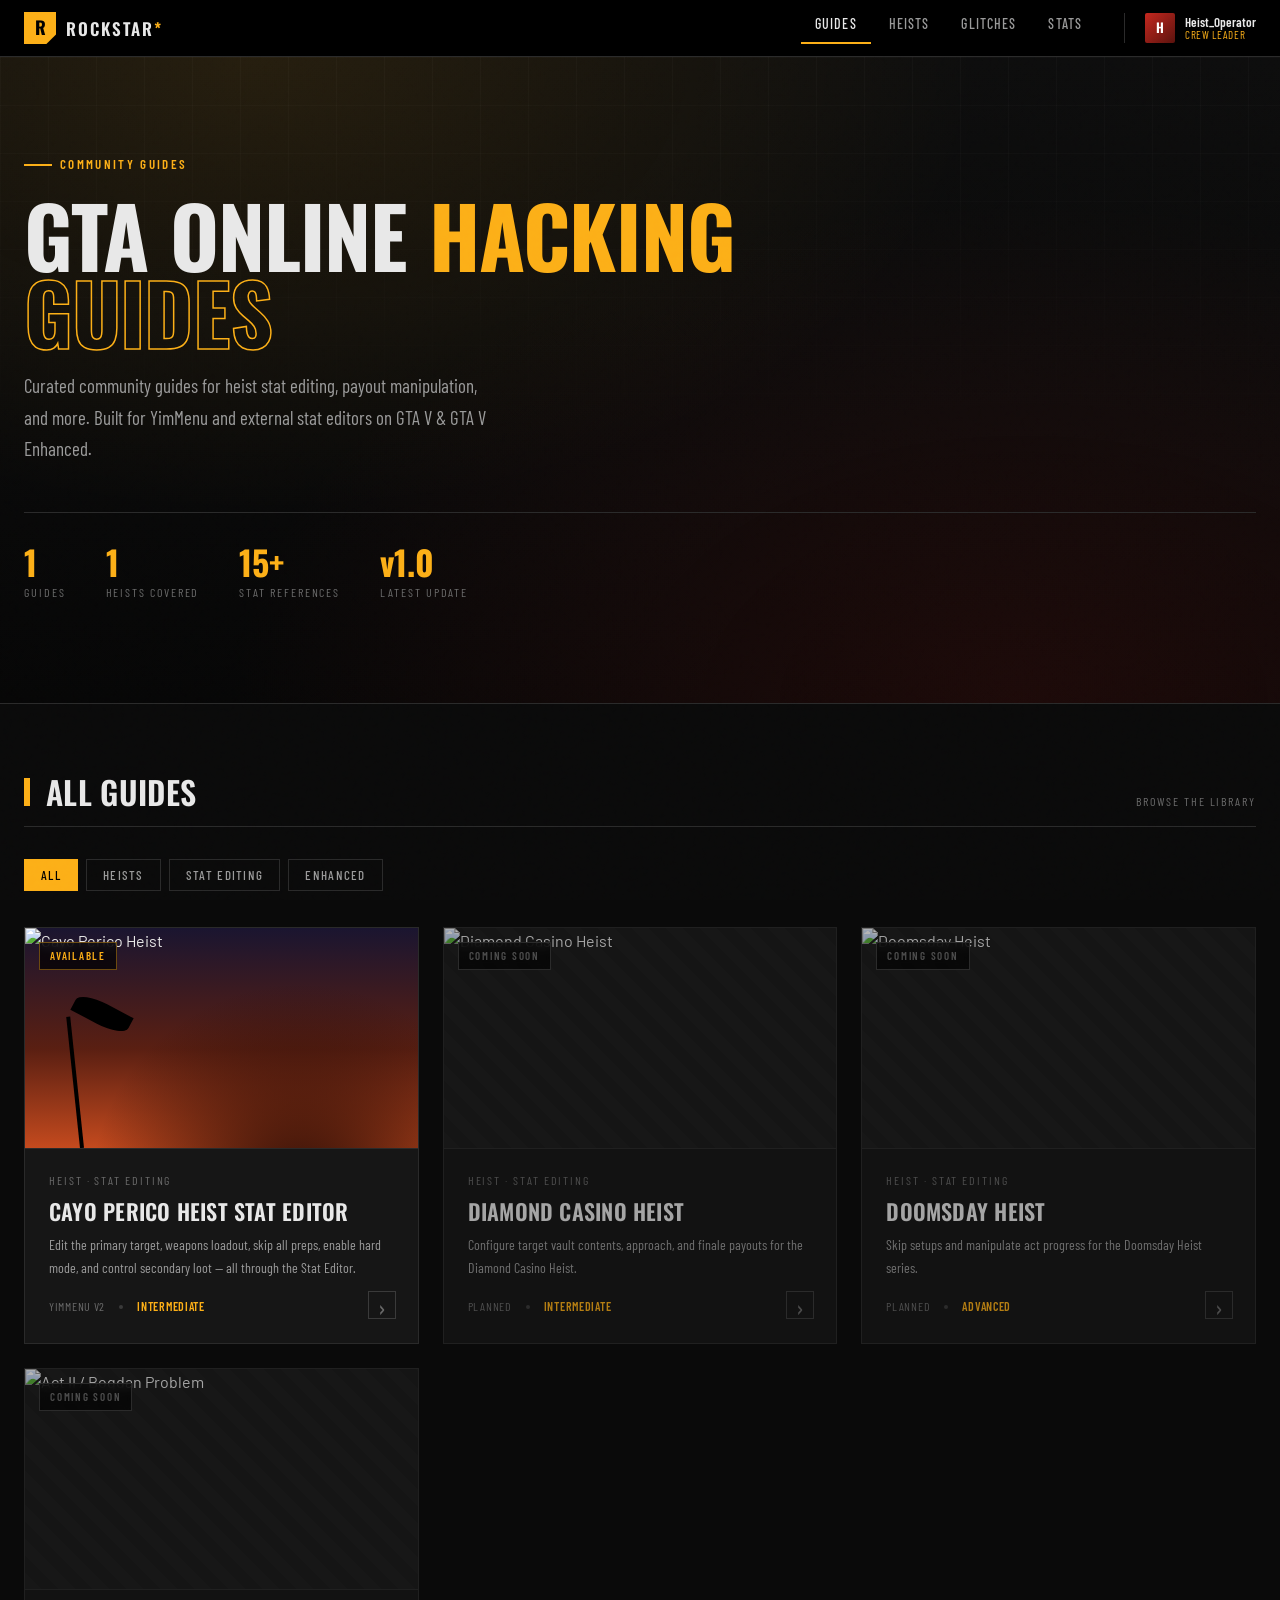
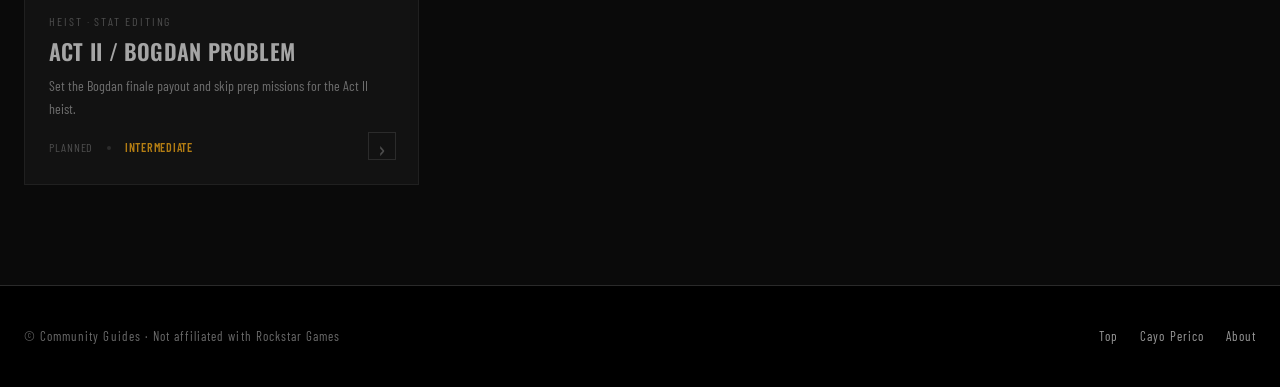
==== index.html @ edbd7168 "Add GTA Online hacking guides site Introduce the initial static site for community GTA Online heist " ====
<!doctype html>
<html lang="en">
  <head>
    <meta charset="UTF-8" />
    <meta name="viewport" content="width=device-width, initial-scale=1.0" />
    <title>GTA Online Hacking Guides — Social Club</title>
    <meta
      name="description"
      content="Community guides for GTA Online heist stat editing, glitches, and cheats."
    />
    <link rel="preconnect" href="https://fonts.googleapis.com" />
    <link rel="preconnect" href="https://fonts.gstatic.com" crossorigin />
    <link
      href="https://fonts.googleapis.com/css2?family=Oswald:wght@300;400;500;600;700&family=Barlow:wght@400;500;600;700&family=Barlow+Condensed:wght@400;500;600;700&family=JetBrains+Mono:wght@400;500;600&display=swap"
      rel="stylesheet"
    />
    <link rel="stylesheet" href="assets/css/base.css" />
    <link rel="stylesheet" href="assets/css/index.css" />
  </head>
  <body>
    <!-- TOP BAR -->
    <header class="topbar">
      <div class="topbar-inner">
        <a class="logo" href="index.html">
          <div class="logo-mark">R</div>
          <div class="logo-text">ROCKSTAR<span>*</span></div>
        </a>
        <nav>
          <a href="#" class="active">Guides</a>
          <a href="#">Heists</a>
          <a href="#">Glitches</a>
          <a href="#">Stats</a>
        </nav>
        <div class="user-chip">
          <div class="user-avatar">H</div>
          <div class="user-meta">
            <div class="name">Heist_Operator</div>
            <div class="rank">Crew Leader</div>
          </div>
        </div>
      </div>
    </header>

    <!-- HERO -->
    <section class="hero">
      <div class="hero-grid"></div>
      <div class="hero-inner">
        <div class="hero-tag fade">Community Guides</div>
        <h1 class="fade fade-d1">
          GTA Online <span class="accent">Hacking</span><br /><span
            class="stroke"
            >Guides</span
          >
        </h1>
        <p class="hero-sub fade fade-d2">
          Curated community guides for heist stat editing, payout manipulation,
          and more. Built for YimMenu and external stat editors on GTA V &amp;
          GTA V Enhanced.
        </p>
        <div class="hero-stats fade fade-d3">
          <div class="stat">
            <span class="num">1</span><span class="lbl">Guides</span>
          </div>
          <div class="stat">
            <span class="num">1</span><span class="lbl">Heists Covered</span>
          </div>
          <div class="stat">
            <span class="num">15+</span><span class="lbl">Stat References</span>
          </div>
          <div class="stat">
            <span class="num">v1.0</span><span class="lbl">Latest Update</span>
          </div>
        </div>
      </div>
    </section>

    <!-- GUIDES -->
    <div class="shell">
      <div class="section-head">
        <div class="bar"></div>
        <h2>All Guides</h2>
        <span class="kicker">Browse the library</span>
      </div>

      <div class="filters">
        <button class="filter active" data-filter="all">All</button>
        <button class="filter" data-filter="heist">Heists</button>
        <button class="filter" data-filter="stats">Stat Editing</button>
        <button class="filter" data-filter="enhanced">Enhanced</button>
      </div>

      <div class="grid" id="grid">
        <!-- Cayo Perico -->
        <a
          class="card"
          href="guides/cayo-perico.html"
          data-cat="heist stats enhanced"
        >
          <div class="card-thumb">
            <span class="card-tag">Available</span>
            <img
              class="scene thumb-cayo"
              src="https://i1.wp.com/maroonersrock.com/wp-content/uploads/2020/12/GTA-Online-12-9-2020-The-Cayo-Perico-Heist-Key-Art.jpg?fit=1920%2C1080&ssl=1"
              alt="Cayo Perico Heist"
              loading="lazy"
            />
          </div>
          <div class="card-body">
            <div class="card-cat">Heist · Stat Editing</div>
            <h3>Cayo Perico Heist Stat Editor</h3>
            <p>
              Edit the primary target, weapons loadout, skip all preps, enable
              hard mode, and control secondary loot — all through the Stat
              Editor.
            </p>
            <div class="card-meta">
              <span>YimMenu v2</span>
              <span class="dot"></span>
              <span class="diff">Intermediate</span>
            </div>
            <div class="card-arrow">&rsaquo;</div>
          </div>
        </a>

        <!-- Coming soon: Diamond Casino -->
        <div class="card coming" data-cat="heist stats">
          <div class="card-thumb">
            <span class="card-tag soon">Coming Soon</span>
            <img
              class="scene thumb-coming"
              src="https://i.imgur.com/DiamondCasinoPlaceholder.jpeg"
              alt="Diamond Casino Heist"
              loading="lazy"
            />
          </div>
          <div class="card-body">
            <div class="card-cat">Heist · Stat Editing</div>
            <h3>Diamond Casino Heist</h3>
            <p>
              Configure target vault contents, approach, and finale payouts for
              the Diamond Casino Heist.
            </p>
            <div class="card-meta">
              <span>Planned</span>
              <span class="dot"></span>
              <span class="diff">Intermediate</span>
            </div>
            <div class="card-arrow">&rsaquo;</div>
          </div>
        </div>

        <!-- Coming soon: Doomsday -->
        <div class="card coming" data-cat="heist stats">
          <div class="card-thumb">
            <span class="card-tag soon">Coming Soon</span>
            <img
              class="scene thumb-coming"
              src="https://i.imgur.com/DoomsdayHeistPlaceholder.jpeg"
              alt="Doomsday Heist"
              loading="lazy"
            />
          </div>
          <div class="card-body">
            <div class="card-cat">Heist · Stat Editing</div>
            <h3>Doomsday Heist</h3>
            <p>
              Skip setups and manipulate act progress for the Doomsday Heist
              series.
            </p>
            <div class="card-meta">
              <span>Planned</span>
              <span class="dot"></span>
              <span class="diff">Advanced</span>
            </div>
            <div class="card-arrow">&rsaquo;</div>
          </div>
        </div>

        <!-- Coming soon: Bogdan -->
        <div class="card coming" data-cat="heist stats">
          <div class="card-thumb">
            <span class="card-tag soon">Coming Soon</span>
            <img
              class="scene thumb-coming"
              src="https://i.imgur.com/BogdanProblemPlaceholder.jpeg"
              alt="Act II / Bogdan Problem"
              loading="lazy"
            />
          </div>
          <div class="card-body">
            <div class="card-cat">Heist · Stat Editing</div>
            <h3>Act II / Bogdan Problem</h3>
            <p>
              Set the Bogdan finale payout and skip prep missions for the Act II
              heist.
            </p>
            <div class="card-meta">
              <span>Planned</span>
              <span class="dot"></span>
              <span class="diff">Intermediate</span>
            </div>
            <div class="card-arrow">&rsaquo;</div>
          </div>
        </div>
      </div>
    </div>

    <!-- FOOTER -->
    <footer>
      <div class="foot-inner">
        <div>© Community Guides · Not affiliated with Rockstar Games</div>
        <div class="foot-links">
          <a href="#">Top</a>
          <a href="guides/cayo-perico.html">Cayo Perico</a>
          <a href="#">About</a>
        </div>
      </div>
    </footer>

    <script src="assets/js/index.js"></script>
  </body>
</html>
---- assets/css/base.css ----
:root {
  --bg-0: #0a0a0a;
  --bg-1: #121212;
  --bg-2: #1a1a1a;
  --bg-3: #232323;
  --bg-card: #161616;
  --bg-card-hover: #1d1d1d;
  --border: #2a2a2a;
  --border-strong: #3a3a3a;
  --text: #e8e8e8;
  --text-dim: #9a9a9a;
  --text-faint: #6a6a6a;
  --accent: #fcaf17;
  --accent-dim: #c98a0d;
  --accent-glow: rgba(252, 175, 23, 0.35);
  --rockstar-red: #c4271e;
  --rockstar-red-dim: #8f1c15;
  --green: #5fb13d;
  --font-display: "Oswald", "Barlow Condensed", sans-serif;
  --font-body: "Barlow", "Helvetica Neue", sans-serif;
  --font-cond: "Barlow Condensed", "Oswald", sans-serif;
  --font-mono: "JetBrains Mono", "Consolas", monospace;
}

* {
  margin: 0;
  padding: 0;
  box-sizing: border-box;
}

html {
  scroll-behavior: smooth;
}

body {
  background: var(--bg-0);
  color: var(--text);
  font-family: var(--font-body);
  font-size: 16px;
  line-height: 1.65;
  -webkit-font-smoothing: antialiased;
  overflow-x: hidden;
}

/* Grain / noise overlay */
body::before {
  content: "";
  position: fixed;
  inset: 0;
  pointer-events: none;
  z-index: 9999;
  opacity: 0.04;
  background-image: url("data:image/svg+xml,%3Csvg viewBox='0 0 200 200' xmlns='http://www.w3.org/2000/svg'%3E%3Cfilter id='n'%3E%3CfeTurbulence type='fractalNoise' baseFrequency='0.85' numOctaves='3' stitchTiles='stitch'/%3E%3C/filter%3E%3Crect width='100%25' height='100%25' filter='url(%23n)'/%3E%3C/svg%3E");
  mix-blend-mode: overlay;
}

/* ============ TOP BAR ============ */
.topbar {
  background: #000;
  border-bottom: 1px solid var(--border);
  position: sticky;
  top: 0;
  z-index: 100;
  backdrop-filter: blur(8px);
}
.topbar-inner {
  max-width: 1280px;
  margin: 0 auto;
  padding: 0 24px;
  display: flex;
  align-items: center;
  height: 56px;
  gap: 28px;
}
.logo {
  display: flex;
  align-items: center;
  gap: 10px;
  text-decoration: none;
  color: var(--text);
}
.logo-mark {
  width: 32px;
  height: 32px;
  background: var(--accent);
  display: grid;
  place-items: center;
  font-family: var(--font-display);
  font-weight: 700;
  color: #000;
  font-size: 18px;
  letter-spacing: -0.04em;
  clip-path: polygon(0 0, 100% 0, 100% 70%, 70% 100%, 0 100%);
}
.logo-text {
  font-family: var(--font-display);
  font-weight: 600;
  font-size: 17px;
  letter-spacing: 0.12em;
  text-transform: uppercase;
  line-height: 1;
}
.logo-text span {
  color: var(--accent);
}
.topbar nav {
  display: flex;
  gap: 4px;
  margin-left: auto;
}
.topbar nav a {
  color: var(--text-dim);
  text-decoration: none;
  font-family: var(--font-cond);
  font-weight: 500;
  font-size: 14px;
  letter-spacing: 0.08em;
  text-transform: uppercase;
  padding: 8px 14px;
  transition:
    color 0.18s,
    background 0.18s;
  border-radius: 2px;
}
.topbar nav a:hover {
  color: var(--accent);
  background: rgba(252, 175, 23, 0.08);
}
.topbar nav a.active {
  color: var(--text);
}
.topbar nav a.active::after {
  content: "";
  display: block;
  height: 2px;
  background: var(--accent);
  margin: 6px -14px 0;
}
.user-chip {
  display: flex;
  align-items: center;
  gap: 10px;
  padding-left: 20px;
  border-left: 1px solid var(--border);
}
.user-avatar {
  width: 30px;
  height: 30px;
  background: linear-gradient(135deg, var(--rockstar-red), #5a120d);
  border-radius: 2px;
  display: grid;
  place-items: center;
  font-family: var(--font-display);
  font-weight: 600;
  font-size: 13px;
  color: #fff;
}
.user-meta {
  font-family: var(--font-cond);
  line-height: 1.1;
}
.user-meta .name {
  font-size: 13px;
  color: var(--text);
  font-weight: 600;
}
.user-meta .rank {
  font-size: 11px;
  color: var(--accent);
  letter-spacing: 0.06em;
  text-transform: uppercase;
}

/* ============ HERO (base) ============ */
.hero {
  position: relative;
  border-bottom: 1px solid var(--border);
  overflow: hidden;
  background:
    radial-gradient(
      ellipse at 20% 0%,
      rgba(252, 175, 23, 0.1),
      transparent 50%
    ),
    radial-gradient(
      ellipse at 80% 100%,
      rgba(196, 39, 30, 0.12),
      transparent 55%
    ),
    linear-gradient(180deg, #0d0d0d 0%, #060606 100%);
}
.hero-grid {
  position: absolute;
  inset: 0;
  background-image:
    linear-gradient(rgba(255, 255, 255, 0.025) 1px, transparent 1px),
    linear-gradient(90deg, rgba(255, 255, 255, 0.025) 1px, transparent 1px);
  background-size: 48px 48px;
  mask-image: linear-gradient(180deg, #000 0%, transparent 70%);
}
.hero-tag {
  display: inline-flex;
  align-items: center;
  gap: 8px;
  font-family: var(--font-cond);
  font-weight: 600;
  font-size: 13px;
  letter-spacing: 0.18em;
  text-transform: uppercase;
  color: var(--accent);
  margin-bottom: 20px;
}
.hero-tag::before {
  content: "";
  width: 28px;
  height: 2px;
  background: var(--accent);
}
.hero h1 {
  font-family: var(--font-display);
  font-weight: 700;
  font-size: clamp(40px, 7vw, 84px);
  line-height: 0.92;
  letter-spacing: -0.01em;
  text-transform: uppercase;
}
.hero h1 .accent {
  color: var(--accent);
}
.hero h1 .stroke {
  -webkit-text-stroke: 1.5px var(--accent);
  color: transparent;
}
.hero-sub {
  font-family: var(--font-cond);
  font-size: 19px;
  color: var(--text-dim);
  font-weight: 400;
}

/* ============ FOOTER ============ */
footer {
  border-top: 1px solid var(--border);
  background: #000;
  padding: 40px 24px;
}
.foot-inner {
  max-width: 1280px;
  margin: 0 auto;
  display: flex;
  flex-wrap: wrap;
  gap: 24px;
  justify-content: space-between;
  align-items: center;
  font-family: var(--font-cond);
  font-size: 13px;
  color: var(--text-faint);
  letter-spacing: 0.08em;
}
.foot-inner a {
  color: var(--text-dim);
  text-decoration: none;
}
.foot-inner a:hover {
  color: var(--accent);
}
.foot-links {
  display: flex;
  gap: 22px;
}

/* fade-in on load */
.fade {
  opacity: 0;
  transform: translateY(14px);
  animation: fadeUp 0.6s forwards;
}
@keyframes fadeUp {
  to {
    opacity: 1;
    transform: none;
  }
}

/* ============ RESPONSIVE (shared) ============ */
@media (max-width: 980px) {
  .topbar nav {
    display: none;
  }
  .user-chip {
    border-left: none;
    margin-left: auto;
    padding-left: 0;
  }
  .hero-inner {
    padding: 56px 24px 64px;
  }
}
---- assets/css/index.css ----
/* ============ HERO (index) ============ */
.hero-inner {
  position: relative;
  max-width: 1280px;
  margin: 0 auto;
  padding: 90px 24px 100px;
}
.hero h1 {
  max-width: 18ch;
  margin-bottom: 20px;
}
.hero-sub {
  max-width: 58ch;
}
.hero-stats {
  display: flex;
  flex-wrap: wrap;
  gap: 40px;
  margin-top: 48px;
  padding-top: 32px;
  border-top: 1px solid var(--border);
}
.hero-stats .stat {
  display: flex;
  flex-direction: column;
  gap: 4px;
}
.hero-stats .num {
  font-family: var(--font-display);
  font-weight: 700;
  font-size: 34px;
  color: var(--accent);
  line-height: 1;
}
.hero-stats .lbl {
  font-family: var(--font-cond);
  font-size: 12px;
  text-transform: uppercase;
  letter-spacing: 0.16em;
  color: var(--text-faint);
}

/* ============ CONTENT ============ */
.shell {
  max-width: 1280px;
  margin: 0 auto;
  padding: 72px 24px 100px;
}

.section-head {
  display: flex;
  align-items: baseline;
  gap: 16px;
  margin-bottom: 32px;
  padding-bottom: 14px;
  border-bottom: 1px solid var(--border);
}
.section-head h2 {
  font-family: var(--font-display);
  font-weight: 600;
  font-size: 32px;
  text-transform: uppercase;
  letter-spacing: 0.01em;
  line-height: 1;
}
.section-head .kicker {
  margin-left: auto;
  font-family: var(--font-cond);
  font-size: 12px;
  letter-spacing: 0.16em;
  text-transform: uppercase;
  color: var(--text-faint);
}
.section-head .bar {
  width: 6px;
  height: 28px;
  background: var(--accent);
}

/* filter pills */
.filters {
  display: flex;
  flex-wrap: wrap;
  gap: 8px;
  margin-bottom: 36px;
}
.filter {
  font-family: var(--font-cond);
  font-weight: 500;
  font-size: 13px;
  letter-spacing: 0.1em;
  text-transform: uppercase;
  color: var(--text-dim);
  background: transparent;
  border: 1px solid var(--border);
  padding: 7px 16px;
  cursor: pointer;
  transition: all 0.18s;
}
.filter:hover {
  color: var(--text);
  border-color: var(--border-strong);
}
.filter.active {
  color: #000;
  background: var(--accent);
  border-color: var(--accent);
}

/* guide grid */
.grid {
  display: grid;
  grid-template-columns: repeat(auto-fill, minmax(330px, 1fr));
  gap: 24px;
}

.card {
  position: relative;
  display: block;
  text-decoration: none;
  color: inherit;
  background: var(--bg-card);
  border: 1px solid var(--border);
  overflow: hidden;
  transition:
    border-color 0.22s,
    transform 0.22s,
    background 0.22s;
}
.card:hover {
  border-color: var(--accent);
  background: var(--bg-card-hover);
  transform: translateY(-4px);
}
.card-thumb {
  position: relative;
  aspect-ratio: 16 / 9;
  overflow: hidden;
  border-bottom: 1px solid var(--border);
}
.card-thumb .scene {
  position: absolute;
  inset: 0;
  width: 100%;
  height: 100%;
  object-fit: cover;
  transition: transform 0.4s ease;
}
.card:hover .card-thumb .scene {
  transform: scale(1.06);
}

/* Cayo Perico thumb — tropical sunset gradient + palm silhouette */
.thumb-cayo {
  background:
    radial-gradient(circle at 70% 120%, #2b0d06 0%, transparent 55%),
    linear-gradient(180deg, #1a1530 0%, #5a1f12 55%, #c44a1e 100%);
}
.thumb-cayo::after {
  content: "";
  position: absolute;
  left: 14%;
  bottom: 0;
  width: 4px;
  height: 60%;
  background: #000;
  transform: rotate(-6deg);
  transform-origin: bottom;
  box-shadow:
    18px -10px 0 -2px #000,
    -14px -18px 0 -3px #000;
}
.thumb-cayo::before {
  content: "";
  position: absolute;
  left: 12%;
  bottom: 56%;
  width: 60px;
  height: 22px;
  background: #000;
  border-radius: 50% 0 50% 0;
  transform: rotate(28deg);
}

/* placeholder thumbs */
.thumb-coming {
  display: grid;
  place-items: center;
  background:
    repeating-linear-gradient(
      45deg,
      rgba(255, 255, 255, 0.02) 0 12px,
      transparent 12px 24px
    ),
    var(--bg-2);
}
.thumb-coming span {
  font-family: var(--font-display);
  font-weight: 700;
  font-size: 44px;
  color: var(--border-strong);
  letter-spacing: 0.1em;
}

.card-tag {
  position: absolute;
  top: 14px;
  left: 14px;
  z-index: 2;
  font-family: var(--font-cond);
  font-weight: 600;
  font-size: 11px;
  letter-spacing: 0.16em;
  text-transform: uppercase;
  color: var(--accent);
  background: rgba(0, 0, 0, 0.7);
  border: 1px solid rgba(252, 175, 23, 0.4);
  padding: 4px 10px;
  backdrop-filter: blur(4px);
}
.card-tag.soon {
  color: var(--text-faint);
  border-color: var(--border-strong);
}

.card-body {
  padding: 22px 24px 26px;
}
.card-cat {
  font-family: var(--font-cond);
  font-size: 12px;
  letter-spacing: 0.16em;
  text-transform: uppercase;
  color: var(--text-faint);
  margin-bottom: 8px;
}
.card-body h3 {
  font-family: var(--font-display);
  font-weight: 600;
  font-size: 22px;
  text-transform: uppercase;
  letter-spacing: 0.01em;
  line-height: 1.1;
  margin-bottom: 10px;
  transition: color 0.18s;
}
.card:hover .card-body h3 {
  color: var(--accent);
}
.card-body p {
  font-family: var(--font-cond);
  font-size: 14px;
  color: var(--text-dim);
  margin-bottom: 18px;
}
.card-meta {
  display: flex;
  align-items: center;
  gap: 14px;
  font-family: var(--font-cond);
  font-size: 12px;
  color: var(--text-faint);
  letter-spacing: 0.06em;
  text-transform: uppercase;
}
.card-meta .dot {
  width: 4px;
  height: 4px;
  background: var(--border-strong);
  border-radius: 50%;
}
.card-meta .diff {
  color: var(--accent);
  font-weight: 600;
}
.card-arrow {
  position: absolute;
  right: 22px;
  bottom: 24px;
  width: 28px;
  height: 28px;
  display: grid;
  place-items: center;
  font-family: var(--font-display);
  font-size: 20px;
  color: var(--text-faint);
  border: 1px solid var(--border-strong);
  transition: all 0.2s;
}
.card:hover .card-arrow {
  color: var(--accent);
  border-color: var(--accent);
  transform: translateX(4px);
}

.card.coming {
  opacity: 0.7;
  cursor: not-allowed;
}
.card.coming:hover {
  transform: none;
  border-color: var(--border);
  background: var(--bg-card);
}
.card.coming:hover .card-body h3 {
  color: var(--text);
}

/* fade delays */
.fade-d1 {
  animation-delay: 0.05s;
}
.fade-d2 {
  animation-delay: 0.12s;
}
.fade-d3 {
  animation-delay: 0.2s;
}
.fade-d4 {
  animation-delay: 0.3s;
}

/* ============ RESPONSIVE (index) ============ */
@media (max-width: 980px) {
  .hero-stats {
    gap: 24px;
  }
  .hero-stats .num {
    font-size: 26px;
  }
}
@media (max-width: 560px) {
  .grid {
    grid-template-columns: 1fr;
  }
  .section-head {
    flex-wrap: wrap;
  }
  .section-head .kicker {
    margin-left: 0;
    width: 100%;
  }
}
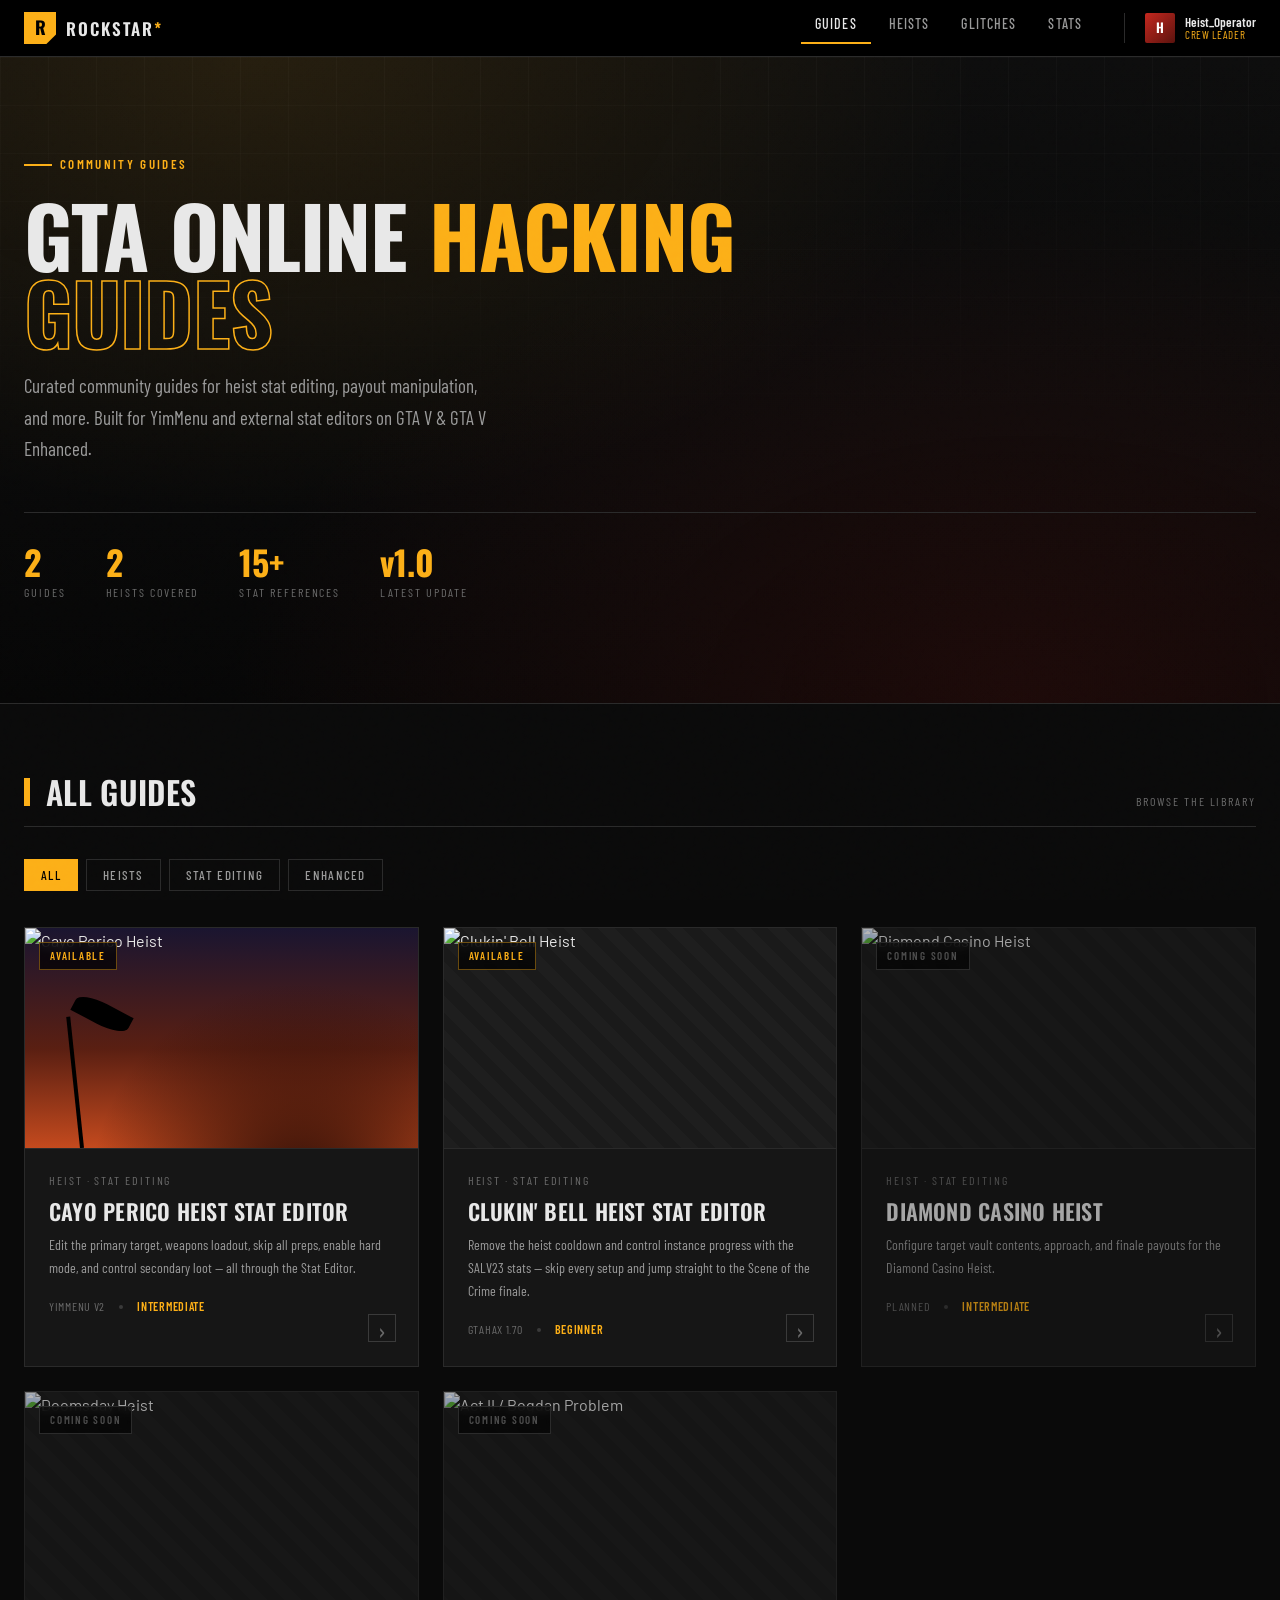
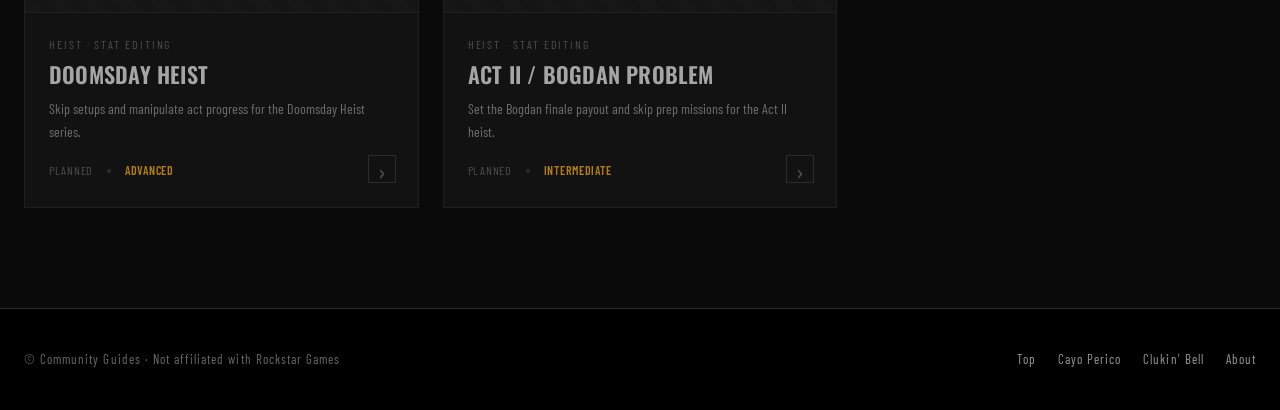
==== commit 14c66fde: "Add Clukin' Bell Heist Stat Editor guide Add a second heist guide to the GTA Online stat editing sit" ====
--- a/index.html
+++ b/index.html
@@ -59,10 +59,10 @@
         </p>
         <div class="hero-stats fade fade-d3">
           <div class="stat">
-            <span class="num">1</span><span class="lbl">Guides</span>
-          </div>
-          <div class="stat">
-            <span class="num">1</span><span class="lbl">Heists Covered</span>
+            <span class="num">2</span><span class="lbl">Guides</span>
+          </div>
+          <div class="stat">
+            <span class="num">2</span><span class="lbl">Heists Covered</span>
           </div>
           <div class="stat">
             <span class="num">15+</span><span class="lbl">Stat References</span>
@@ -122,6 +122,38 @@
           </div>
         </a>
 
+        <!-- Clukin' Bell Heist -->
+        <a
+          class="card"
+          href="guides/clukin-bell-heist.html"
+          data-cat="heist stats"
+        >
+          <div class="card-thumb">
+            <span class="card-tag">Available</span>
+            <img
+              class="scene thumb-coming"
+              src="https://staticg.sportskeeda.com/editor/2024/03/649b2-17098959344246-1920.jpg"
+              alt="Clukin' Bell Heist"
+              loading="lazy"
+            />
+          </div>
+          <div class="card-body">
+            <div class="card-cat">Heist · Stat Editing</div>
+            <h3>Clukin' Bell Heist Stat Editor</h3>
+            <p>
+              Remove the heist cooldown and control instance progress with the
+              SALV23 stats — skip every setup and jump straight to the Scene of
+              the Crime finale.
+            </p>
+            <div class="card-meta">
+              <span>GTAHaX 1.70</span>
+              <span class="dot"></span>
+              <span class="diff">Beginner</span>
+            </div>
+            <div class="card-arrow">&rsaquo;</div>
+          </div>
+        </a>
+
         <!-- Coming soon: Diamond Casino -->
         <div class="card coming" data-cat="heist stats">
           <div class="card-thumb">
@@ -212,6 +244,7 @@
         <div class="foot-links">
           <a href="#">Top</a>
           <a href="guides/cayo-perico.html">Cayo Perico</a>
+          <a href="guides/clukin-bell-heist.html">Clukin' Bell</a>
           <a href="#">About</a>
         </div>
       </div>
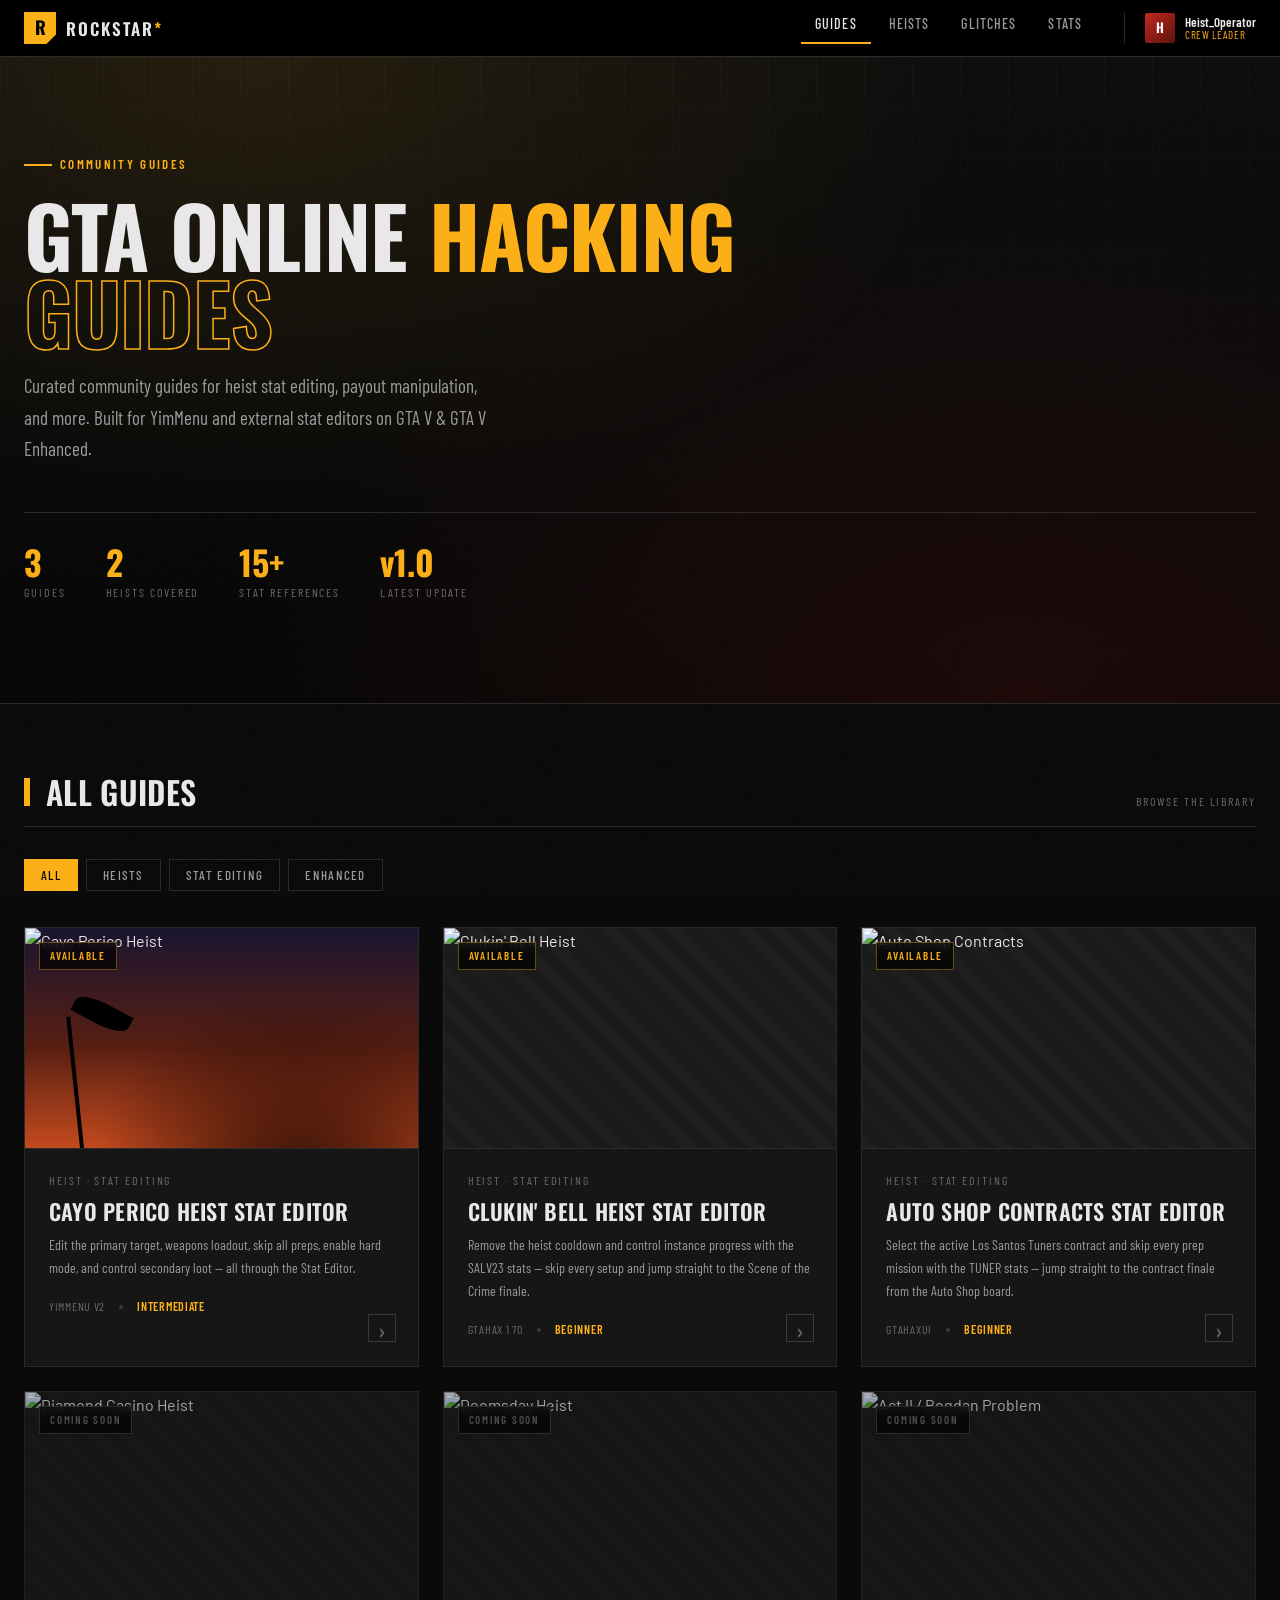
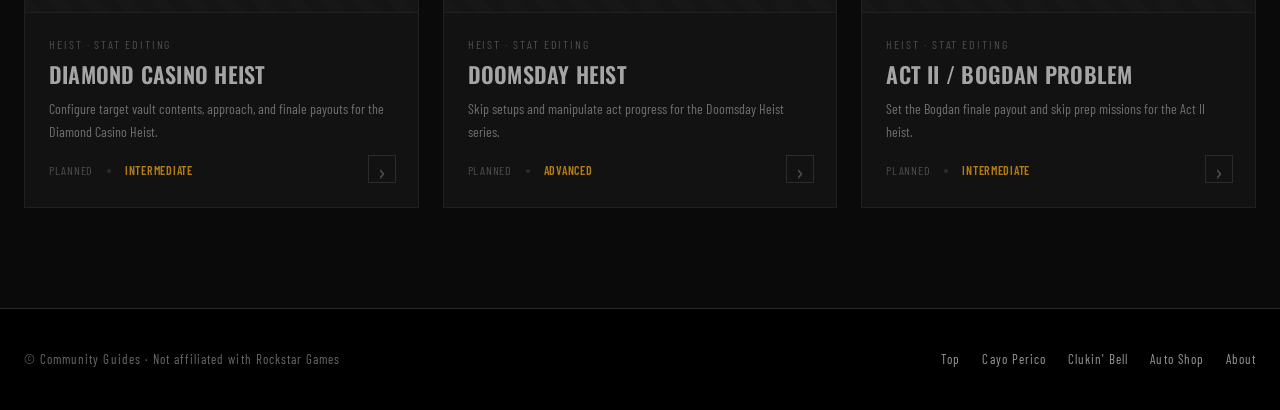
==== commit a5ebef5c: "Add Auto Shop Contracts Stat Editor guide Add a third heist guide to the GTA Online stat editing sit" ====
--- a/index.html
+++ b/index.html
@@ -59,7 +59,7 @@
         </p>
         <div class="hero-stats fade fade-d3">
           <div class="stat">
-            <span class="num">2</span><span class="lbl">Guides</span>
+            <span class="num">3</span><span class="lbl">Guides</span>
           </div>
           <div class="stat">
             <span class="num">2</span><span class="lbl">Heists Covered</span>
@@ -147,6 +147,38 @@
             </p>
             <div class="card-meta">
               <span>GTAHaX 1.70</span>
+              <span class="dot"></span>
+              <span class="diff">Beginner</span>
+            </div>
+            <div class="card-arrow">&rsaquo;</div>
+          </div>
+        </a>
+
+        <!-- Auto Shop Contracts -->
+        <a
+          class="card"
+          href="guides/auto-shop-contracts.html"
+          data-cat="heist stats"
+        >
+          <div class="card-thumb">
+            <span class="card-tag">Available</span>
+            <img
+              class="scene thumb-coming"
+              src="https://staticg.sportskeeda.com/editor/2024/06/315a8-17177393220828-1920.jpg"
+              alt="Auto Shop Contracts"
+              loading="lazy"
+            />
+          </div>
+          <div class="card-body">
+            <div class="card-cat">Heist · Stat Editing</div>
+            <h3>Auto Shop Contracts Stat Editor</h3>
+            <p>
+              Select the active Los Santos Tuners contract and skip every prep
+              mission with the TUNER stats — jump straight to the contract
+              finale from the Auto Shop board.
+            </p>
+            <div class="card-meta">
+              <span>GTAHaXUI</span>
               <span class="dot"></span>
               <span class="diff">Beginner</span>
             </div>
@@ -245,6 +277,7 @@
           <a href="#">Top</a>
           <a href="guides/cayo-perico.html">Cayo Perico</a>
           <a href="guides/clukin-bell-heist.html">Clukin' Bell</a>
+          <a href="guides/auto-shop-contracts.html">Auto Shop</a>
           <a href="#">About</a>
         </div>
       </div>
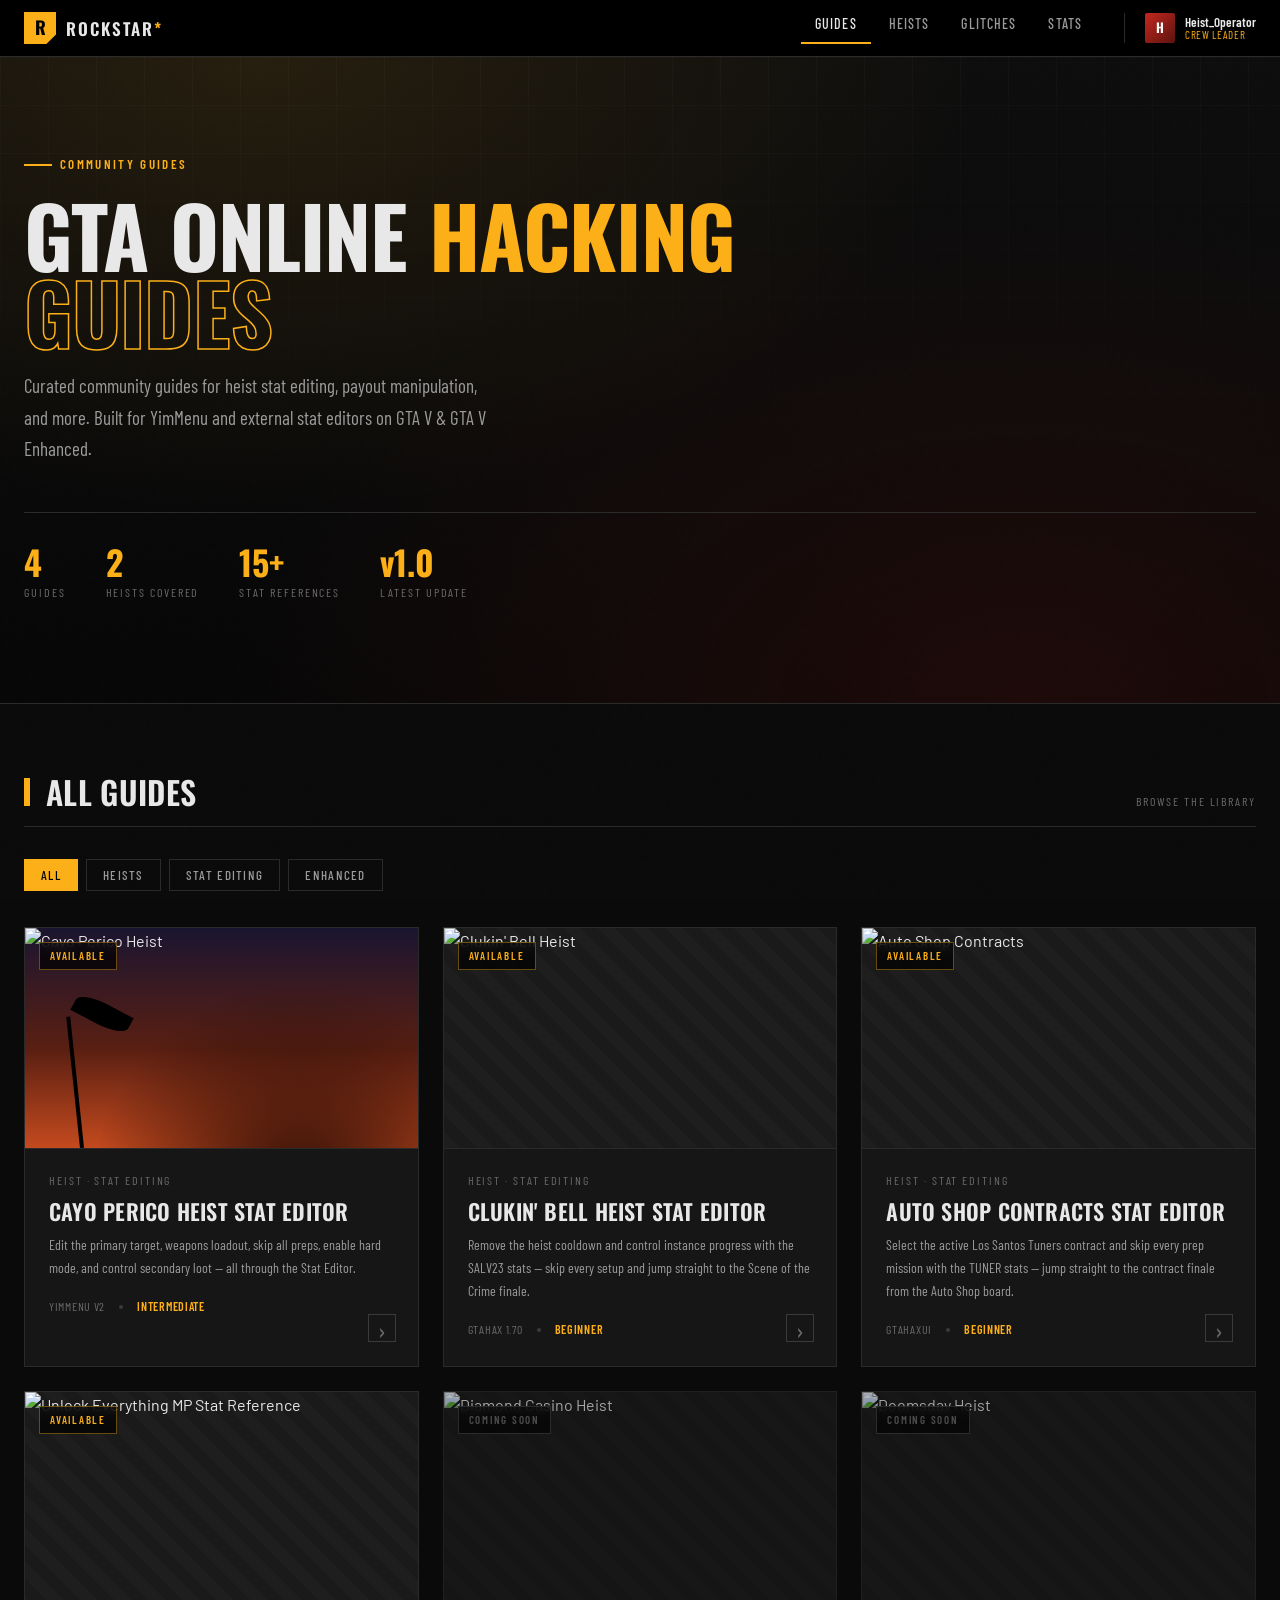
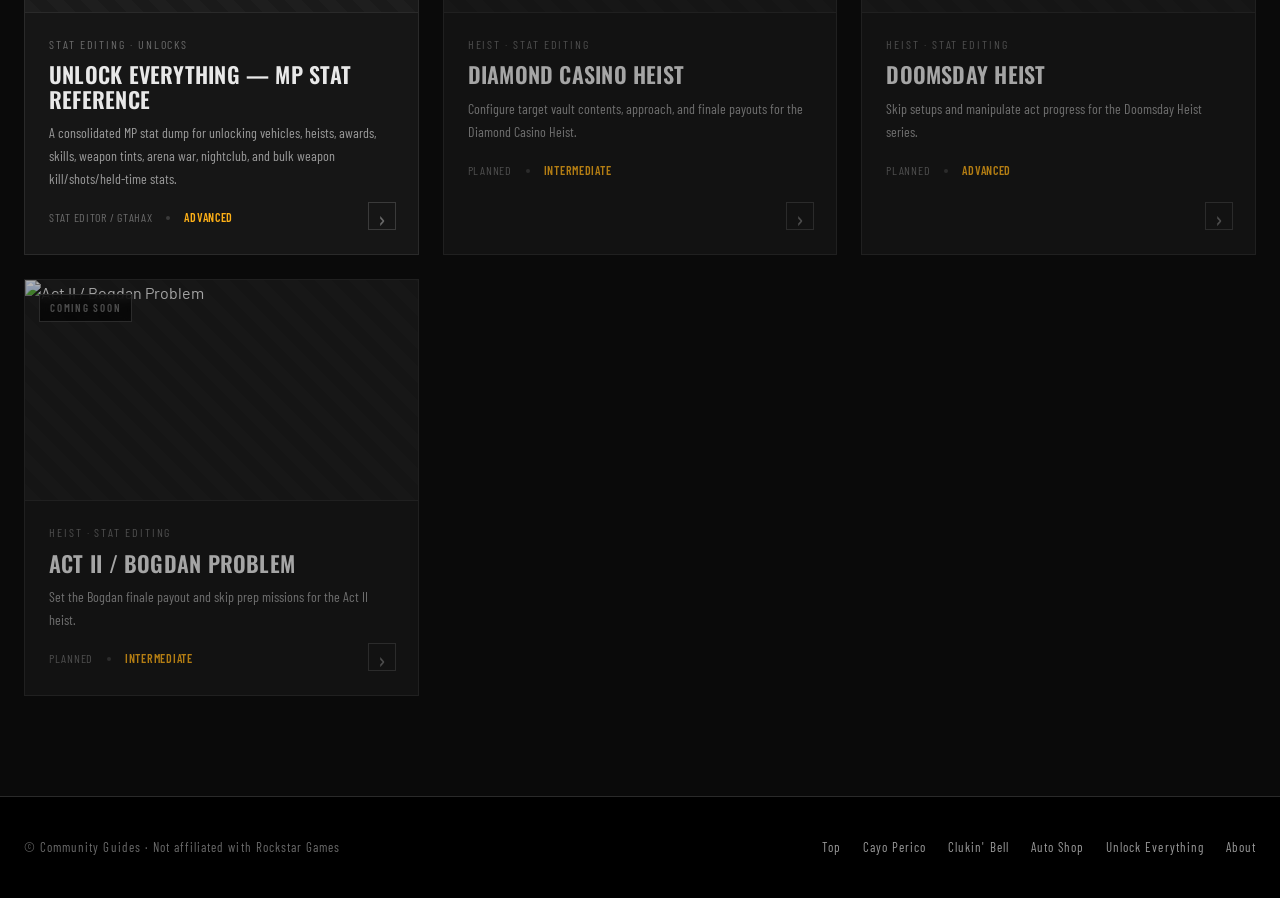
==== commit e293d91b: "Add Unlock Everything MP Stat Reference guide Introduce a new "Unlock Everything" guide consolidatin" ====
--- a/index.html
+++ b/index.html
@@ -59,7 +59,7 @@
         </p>
         <div class="hero-stats fade fade-d3">
           <div class="stat">
-            <span class="num">3</span><span class="lbl">Guides</span>
+            <span class="num">4</span><span class="lbl">Guides</span>
           </div>
           <div class="stat">
             <span class="num">2</span><span class="lbl">Heists Covered</span>
@@ -181,6 +181,38 @@
               <span>GTAHaXUI</span>
               <span class="dot"></span>
               <span class="diff">Beginner</span>
+            </div>
+            <div class="card-arrow">&rsaquo;</div>
+          </div>
+        </a>
+
+        <!-- Unlock Everything -->
+        <a
+          class="card"
+          href="guides/unlock-everything.html"
+          data-cat="stats enhanced"
+        >
+          <div class="card-thumb">
+            <span class="card-tag">Available</span>
+            <img
+              class="scene thumb-coming"
+              src="https://i.imgur.com/DiamondCasinoPlaceholder.jpeg"
+              alt="Unlock Everything MP Stat Reference"
+              loading="lazy"
+            />
+          </div>
+          <div class="card-body">
+            <div class="card-cat">Stat Editing · Unlocks</div>
+            <h3>Unlock Everything — MP Stat Reference</h3>
+            <p>
+              A consolidated MP stat dump for unlocking vehicles, heists,
+              awards, skills, weapon tints, arena war, nightclub, and bulk
+              weapon kill/shots/held-time stats.
+            </p>
+            <div class="card-meta">
+              <span>Stat Editor / GTAHaX</span>
+              <span class="dot"></span>
+              <span class="diff">Advanced</span>
             </div>
             <div class="card-arrow">&rsaquo;</div>
           </div>
@@ -278,6 +310,7 @@
           <a href="guides/cayo-perico.html">Cayo Perico</a>
           <a href="guides/clukin-bell-heist.html">Clukin' Bell</a>
           <a href="guides/auto-shop-contracts.html">Auto Shop</a>
+          <a href="guides/unlock-everything.html">Unlock Everything</a>
           <a href="#">About</a>
         </div>
       </div>
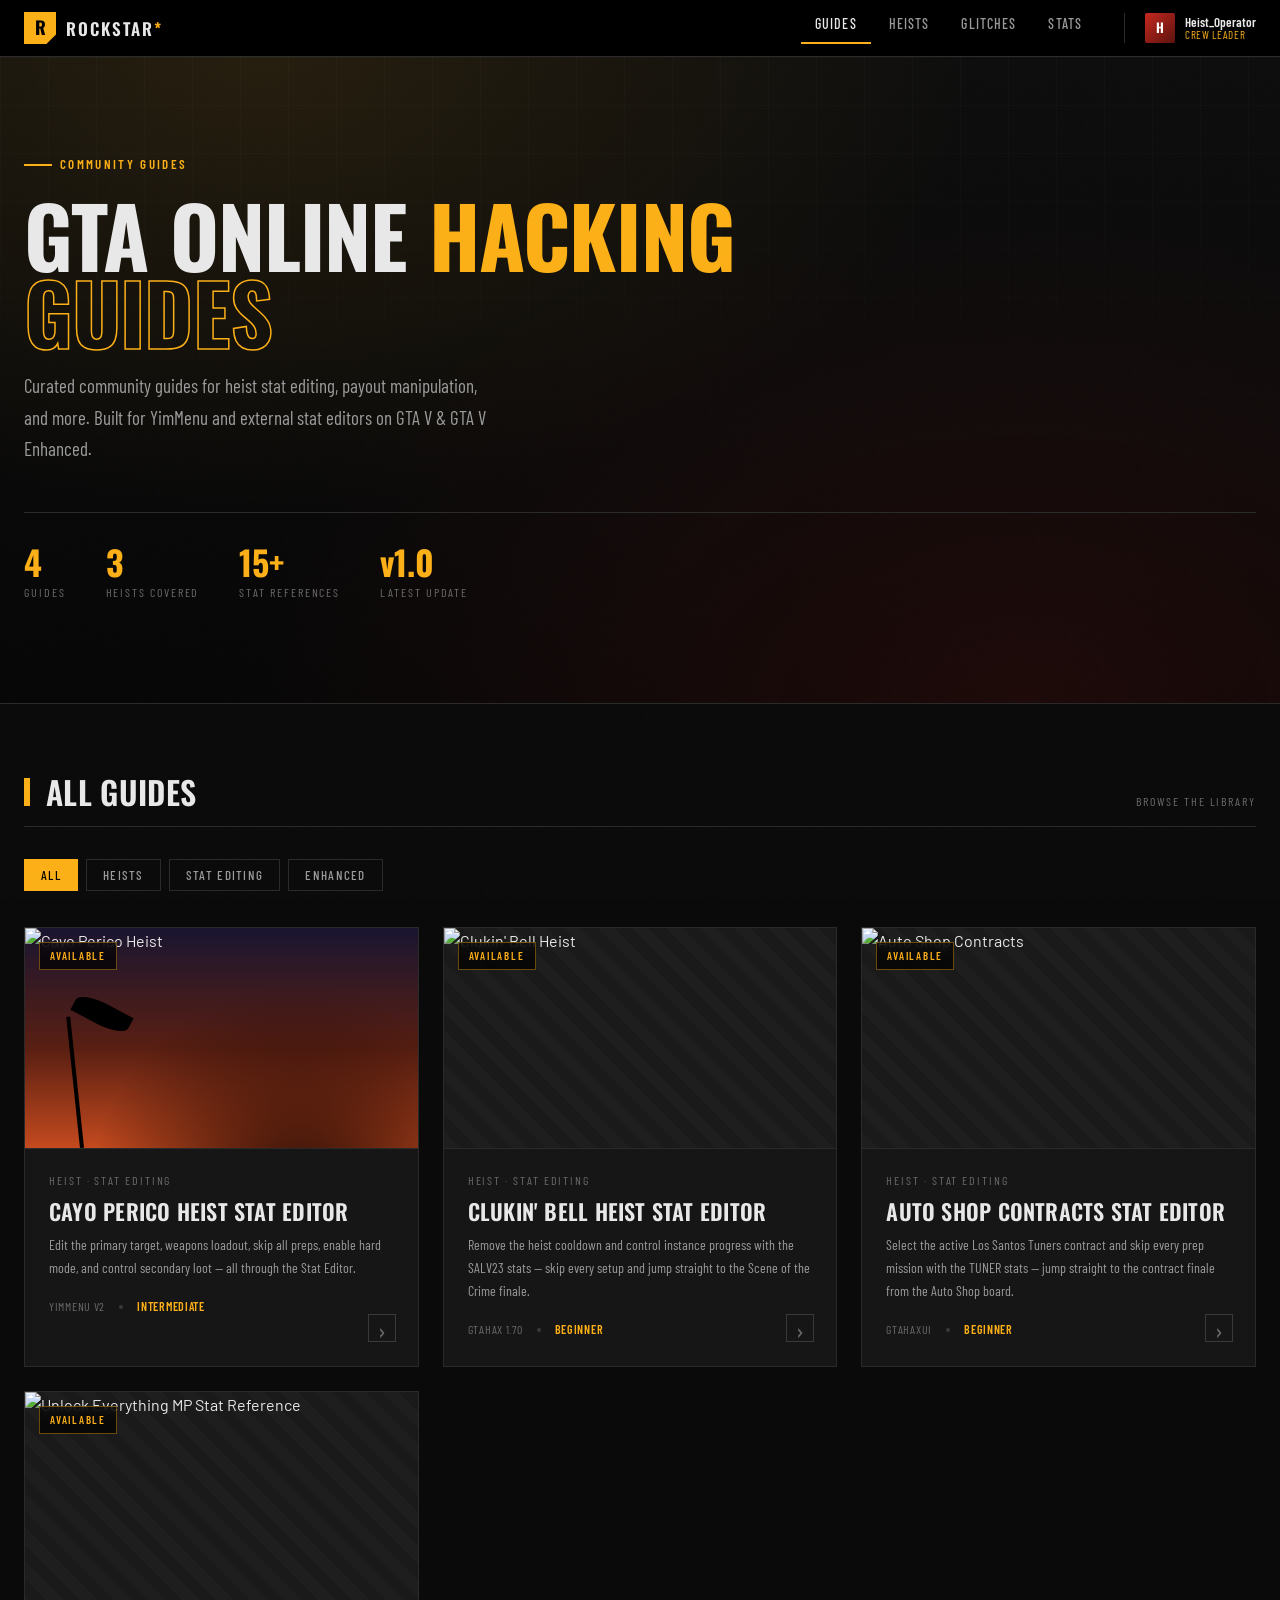
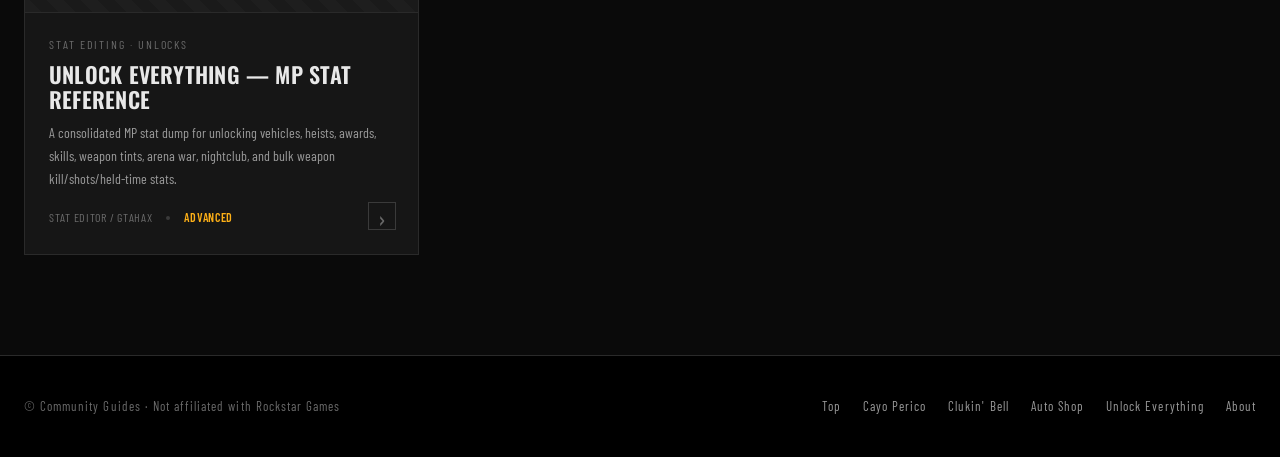
==== commit a0421e64: "Remove placeholder coming-soon heist cards and update heist count Remove the three "Coming Soon" pla" ====
--- a/index.html
+++ b/index.html
@@ -62,7 +62,7 @@
             <span class="num">4</span><span class="lbl">Guides</span>
           </div>
           <div class="stat">
-            <span class="num">2</span><span class="lbl">Heists Covered</span>
+            <span class="num">3</span><span class="lbl">Heists Covered</span>
           </div>
           <div class="stat">
             <span class="num">15+</span><span class="lbl">Stat References</span>
@@ -218,86 +218,6 @@
           </div>
         </a>
 
-        <!-- Coming soon: Diamond Casino -->
-        <div class="card coming" data-cat="heist stats">
-          <div class="card-thumb">
-            <span class="card-tag soon">Coming Soon</span>
-            <img
-              class="scene thumb-coming"
-              src="https://i.imgur.com/DiamondCasinoPlaceholder.jpeg"
-              alt="Diamond Casino Heist"
-              loading="lazy"
-            />
-          </div>
-          <div class="card-body">
-            <div class="card-cat">Heist · Stat Editing</div>
-            <h3>Diamond Casino Heist</h3>
-            <p>
-              Configure target vault contents, approach, and finale payouts for
-              the Diamond Casino Heist.
-            </p>
-            <div class="card-meta">
-              <span>Planned</span>
-              <span class="dot"></span>
-              <span class="diff">Intermediate</span>
-            </div>
-            <div class="card-arrow">&rsaquo;</div>
-          </div>
-        </div>
-
-        <!-- Coming soon: Doomsday -->
-        <div class="card coming" data-cat="heist stats">
-          <div class="card-thumb">
-            <span class="card-tag soon">Coming Soon</span>
-            <img
-              class="scene thumb-coming"
-              src="https://i.imgur.com/DoomsdayHeistPlaceholder.jpeg"
-              alt="Doomsday Heist"
-              loading="lazy"
-            />
-          </div>
-          <div class="card-body">
-            <div class="card-cat">Heist · Stat Editing</div>
-            <h3>Doomsday Heist</h3>
-            <p>
-              Skip setups and manipulate act progress for the Doomsday Heist
-              series.
-            </p>
-            <div class="card-meta">
-              <span>Planned</span>
-              <span class="dot"></span>
-              <span class="diff">Advanced</span>
-            </div>
-            <div class="card-arrow">&rsaquo;</div>
-          </div>
-        </div>
-
-        <!-- Coming soon: Bogdan -->
-        <div class="card coming" data-cat="heist stats">
-          <div class="card-thumb">
-            <span class="card-tag soon">Coming Soon</span>
-            <img
-              class="scene thumb-coming"
-              src="https://i.imgur.com/BogdanProblemPlaceholder.jpeg"
-              alt="Act II / Bogdan Problem"
-              loading="lazy"
-            />
-          </div>
-          <div class="card-body">
-            <div class="card-cat">Heist · Stat Editing</div>
-            <h3>Act II / Bogdan Problem</h3>
-            <p>
-              Set the Bogdan finale payout and skip prep missions for the Act II
-              heist.
-            </p>
-            <div class="card-meta">
-              <span>Planned</span>
-              <span class="dot"></span>
-              <span class="diff">Intermediate</span>
-            </div>
-            <div class="card-arrow">&rsaquo;</div>
-          </div>
-        </div>
       </div>
     </div>
 
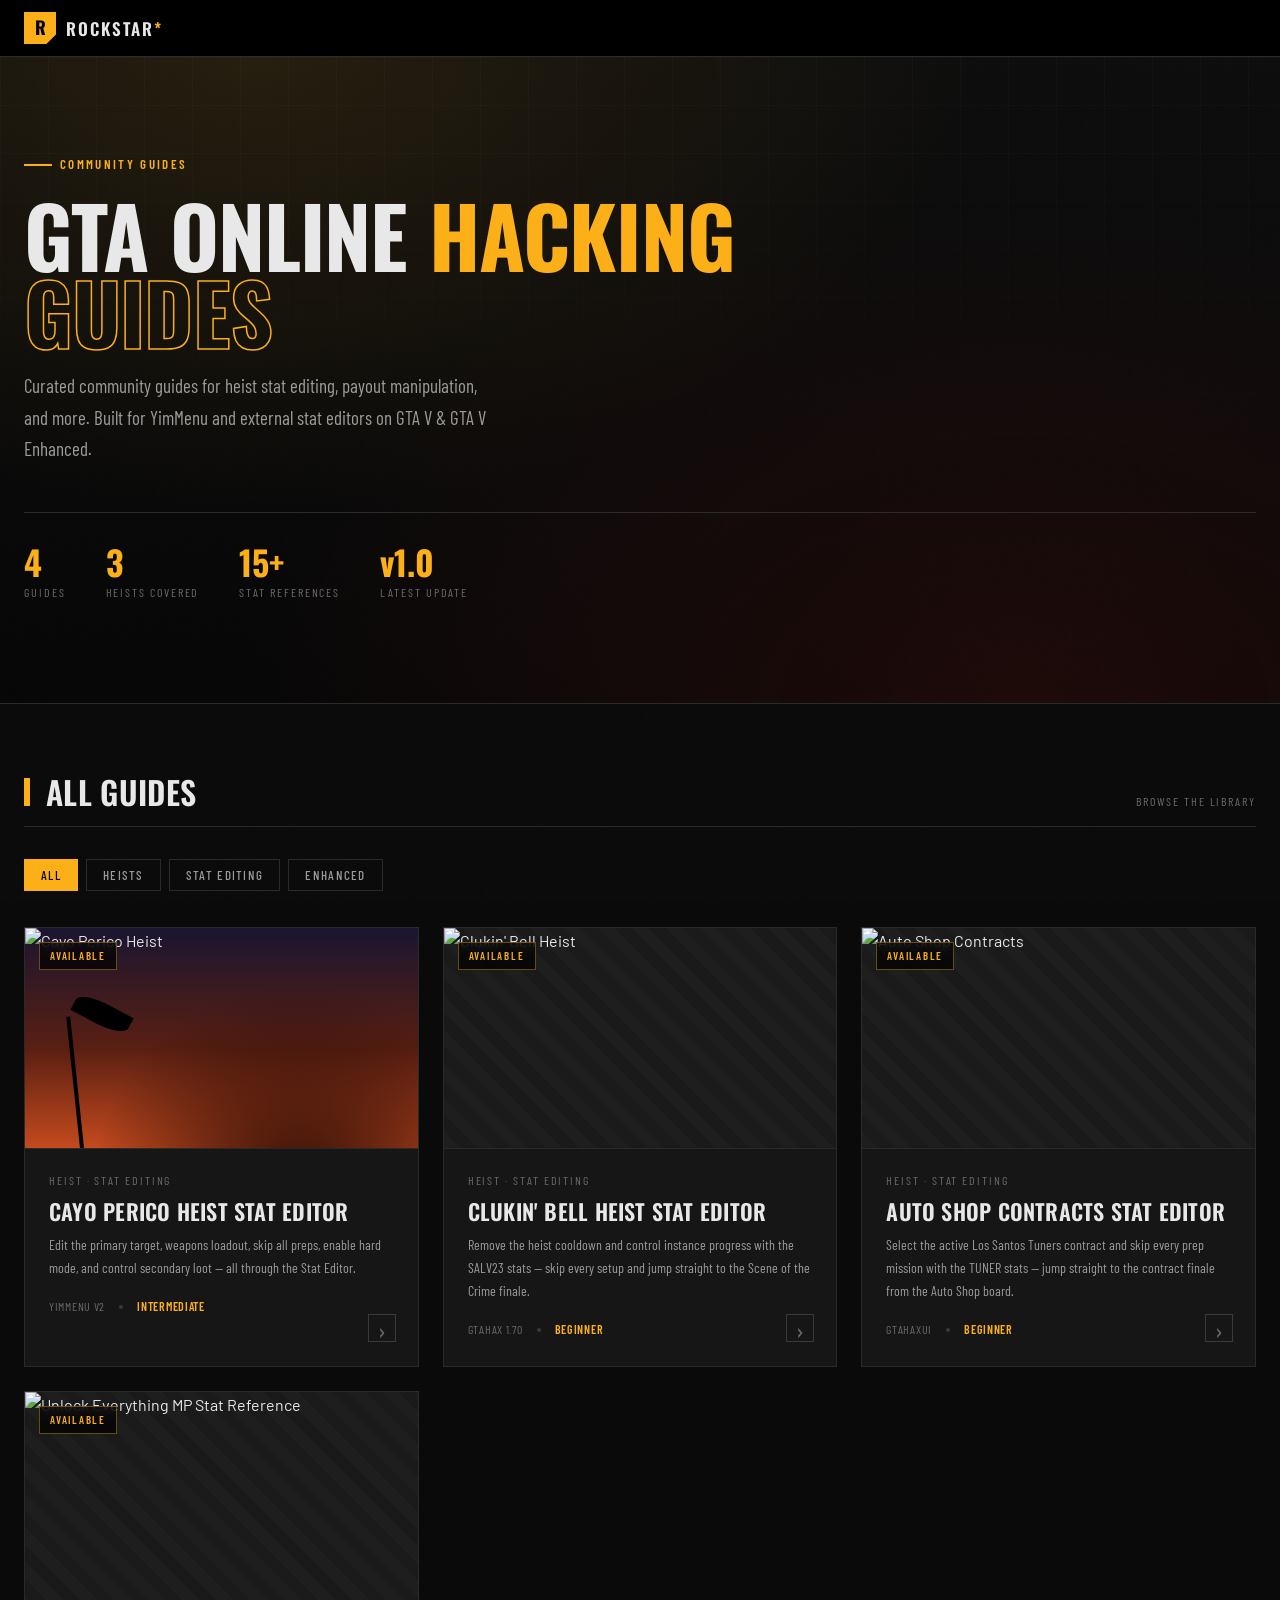
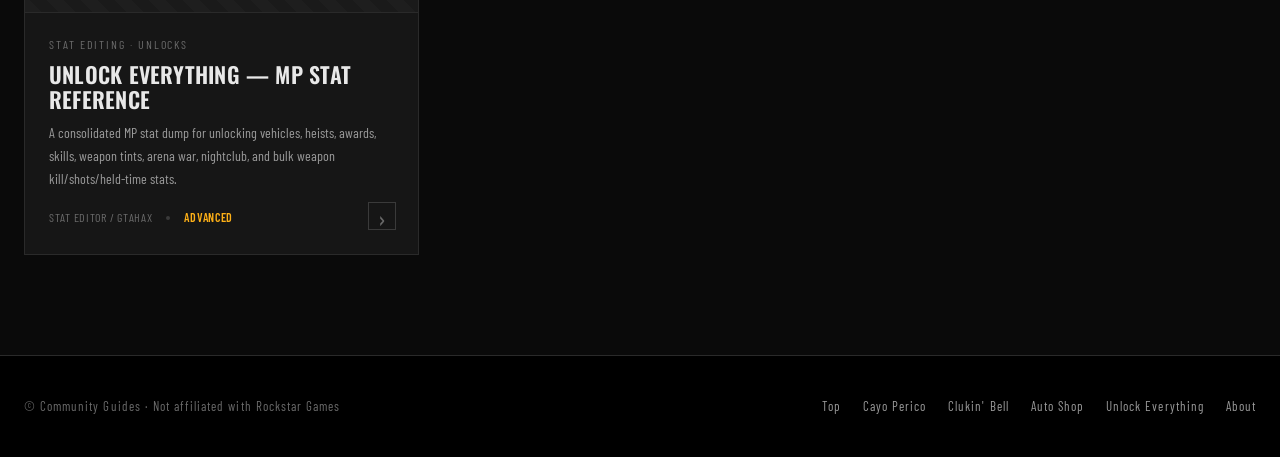
==== commit e9bc95b1: "Remove unused navigation and user chip from header Removes placeholder navigation links and the stat" ====
--- a/index.html
+++ b/index.html
@@ -25,19 +25,6 @@
           <div class="logo-mark">R</div>
           <div class="logo-text">ROCKSTAR<span>*</span></div>
         </a>
-        <nav>
-          <a href="#" class="active">Guides</a>
-          <a href="#">Heists</a>
-          <a href="#">Glitches</a>
-          <a href="#">Stats</a>
-        </nav>
-        <div class="user-chip">
-          <div class="user-avatar">H</div>
-          <div class="user-meta">
-            <div class="name">Heist_Operator</div>
-            <div class="rank">Crew Leader</div>
-          </div>
-        </div>
       </div>
     </header>
 
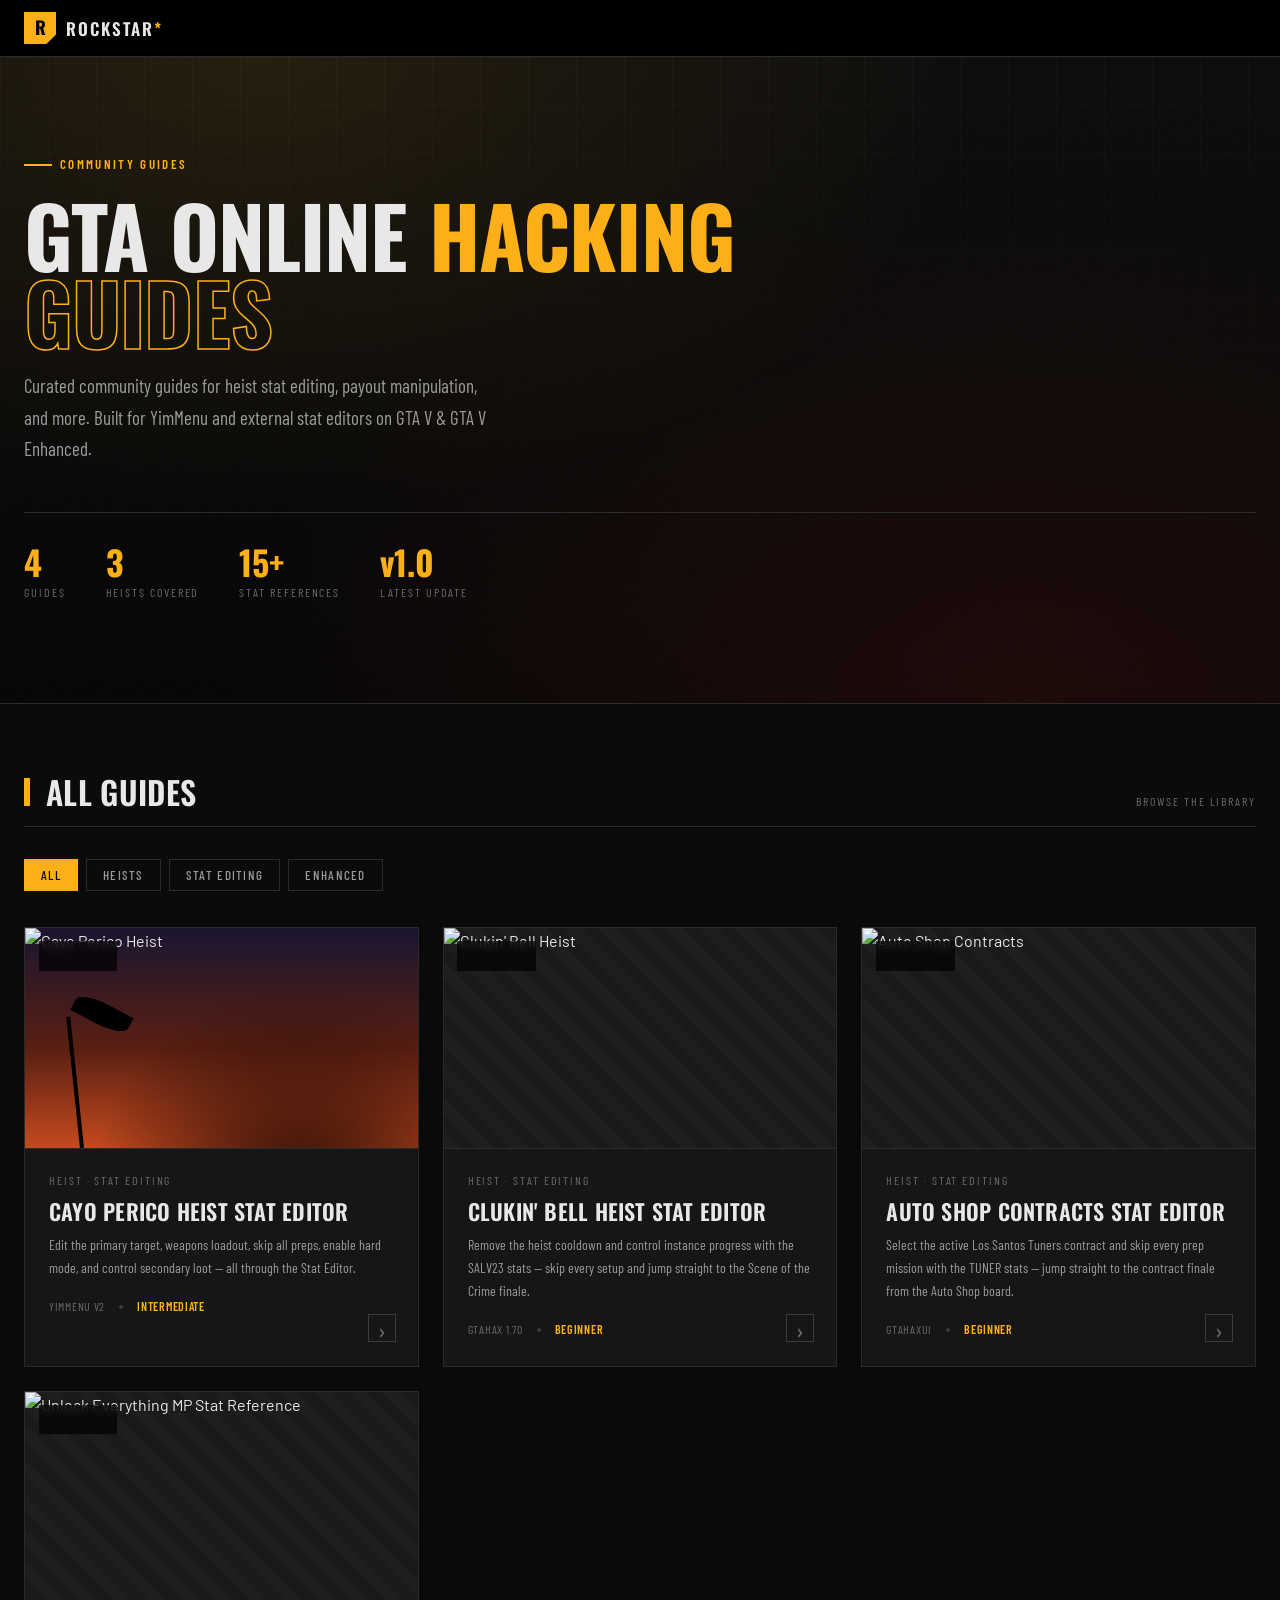
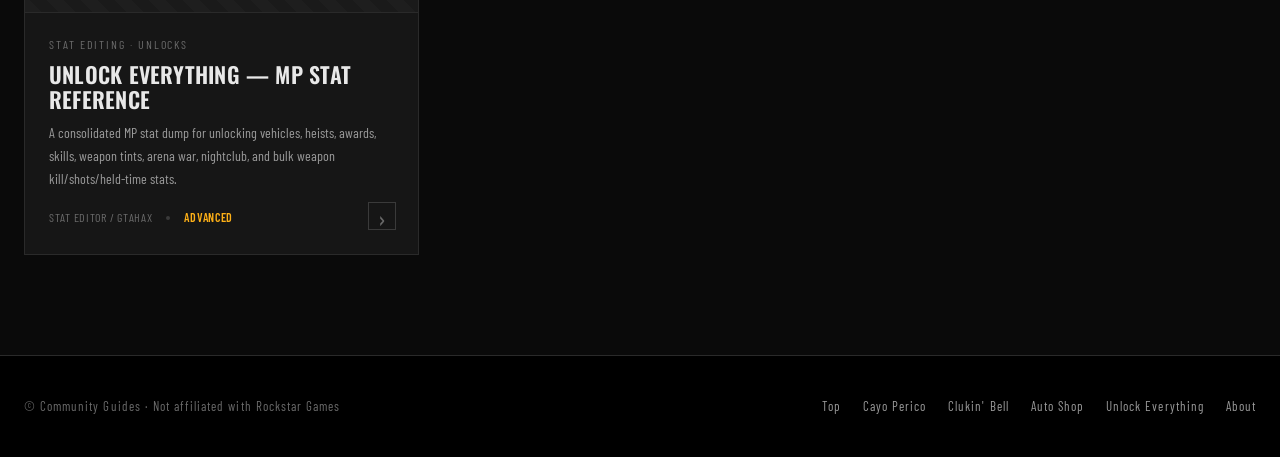
==== commit 18650536: "Remove unused user chip from guide headers and fix broken image source Removes the placeholder user-" ====
--- a/index.html
+++ b/index.html
@@ -183,7 +183,7 @@
             <span class="card-tag">Available</span>
             <img
               class="scene thumb-coming"
-              src="https://i.imgur.com/DiamondCasinoPlaceholder.jpeg"
+              src="https://images4.imagebam.com/53/74/43/ME1EAR4B_o.jpg"
               alt="Unlock Everything MP Stat Reference"
               loading="lazy"
             />
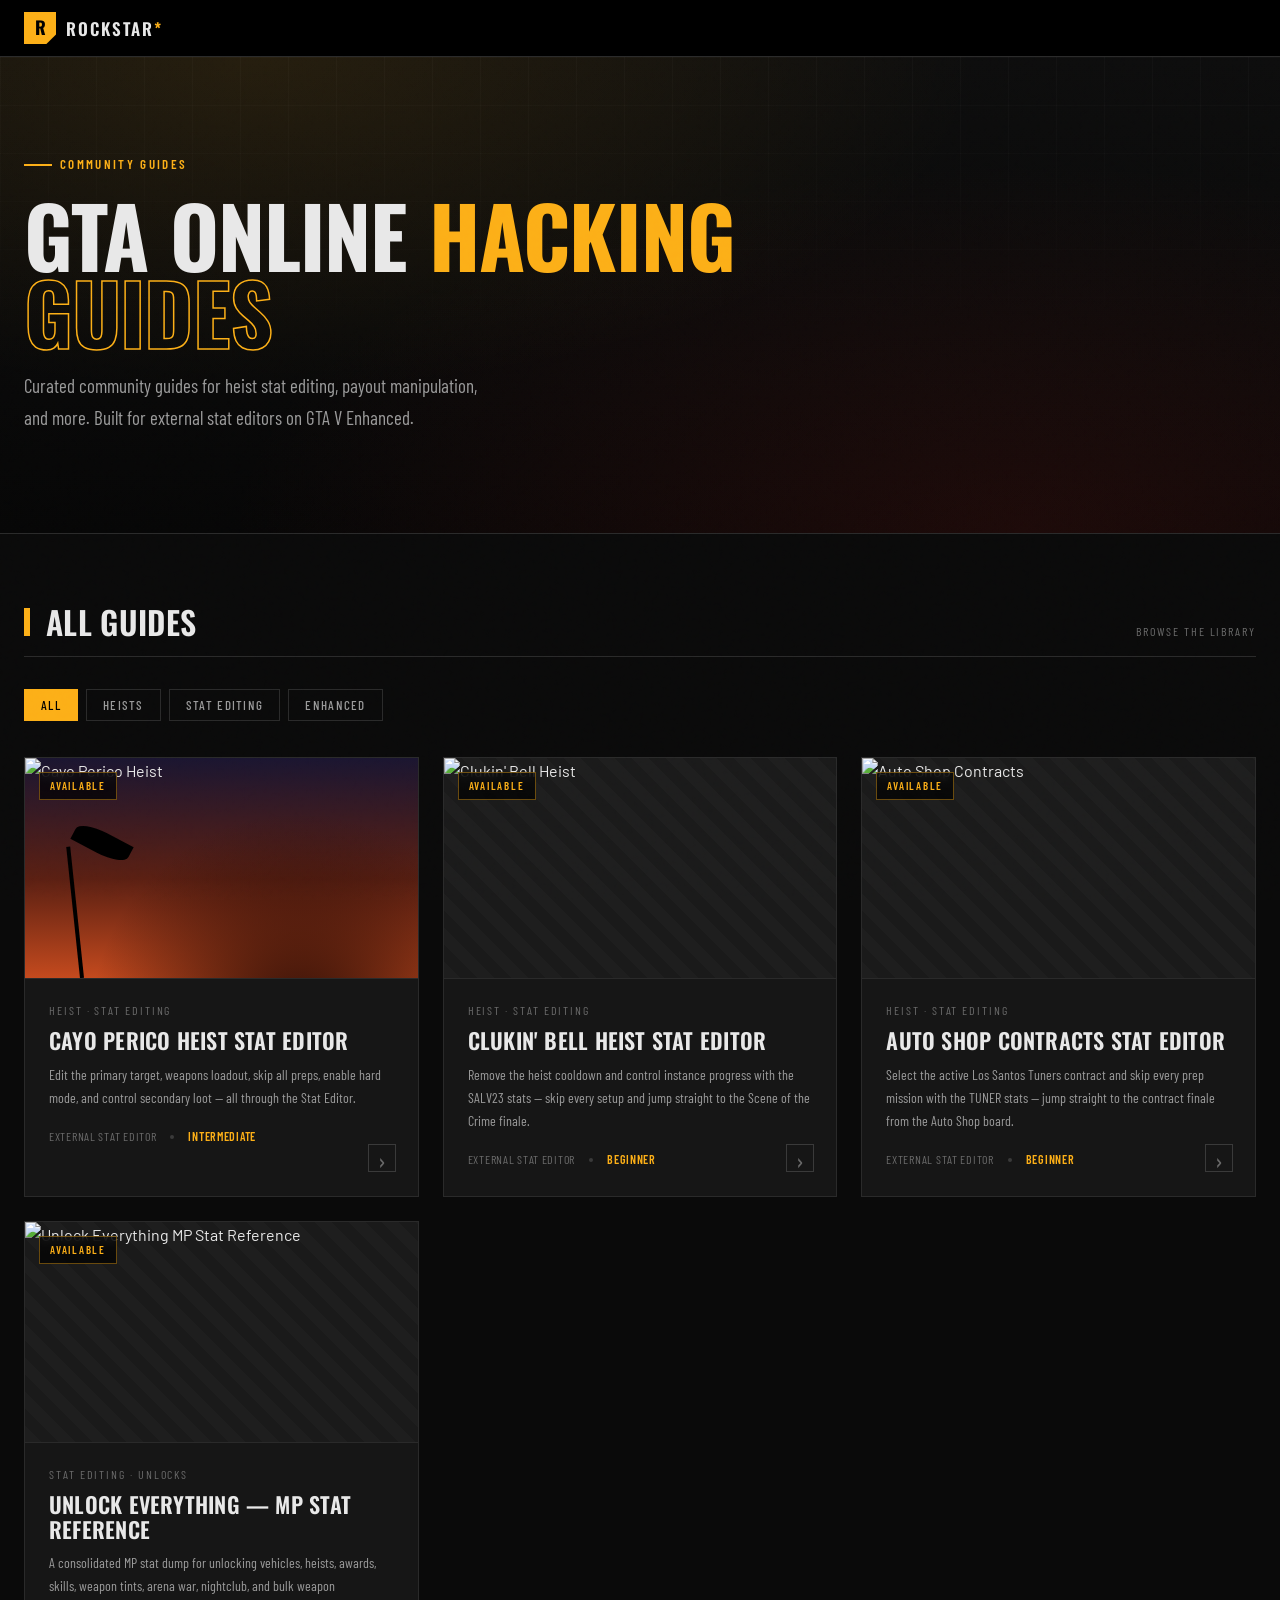
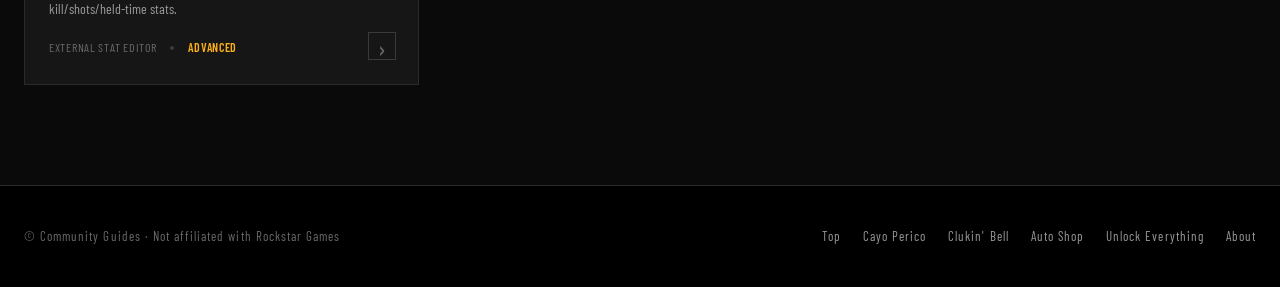
==== commit 13ccceb5: "Standardize tool references to external Stat Editor and remove hero stats section Replace all tool-s" ====
--- a/index.html
+++ b/index.html
@@ -41,23 +41,8 @@
         </h1>
         <p class="hero-sub fade fade-d2">
           Curated community guides for heist stat editing, payout manipulation,
-          and more. Built for YimMenu and external stat editors on GTA V &amp;
-          GTA V Enhanced.
+          and more. Built for external stat editors on GTA V Enhanced.
         </p>
-        <div class="hero-stats fade fade-d3">
-          <div class="stat">
-            <span class="num">4</span><span class="lbl">Guides</span>
-          </div>
-          <div class="stat">
-            <span class="num">3</span><span class="lbl">Heists Covered</span>
-          </div>
-          <div class="stat">
-            <span class="num">15+</span><span class="lbl">Stat References</span>
-          </div>
-          <div class="stat">
-            <span class="num">v1.0</span><span class="lbl">Latest Update</span>
-          </div>
-        </div>
       </div>
     </section>
 
@@ -101,7 +86,7 @@
               Editor.
             </p>
             <div class="card-meta">
-              <span>YimMenu v2</span>
+              <span>External Stat Editor</span>
               <span class="dot"></span>
               <span class="diff">Intermediate</span>
             </div>
@@ -133,7 +118,7 @@
               the Crime finale.
             </p>
             <div class="card-meta">
-              <span>GTAHaX 1.70</span>
+              <span>External Stat Editor</span>
               <span class="dot"></span>
               <span class="diff">Beginner</span>
             </div>
@@ -165,7 +150,7 @@
               finale from the Auto Shop board.
             </p>
             <div class="card-meta">
-              <span>GTAHaXUI</span>
+              <span>External Stat Editor</span>
               <span class="dot"></span>
               <span class="diff">Beginner</span>
             </div>
@@ -197,7 +182,7 @@
               weapon kill/shots/held-time stats.
             </p>
             <div class="card-meta">
-              <span>Stat Editor / GTAHaX</span>
+              <span>External Stat Editor</span>
               <span class="dot"></span>
               <span class="diff">Advanced</span>
             </div>
--- a/assets/css/index.css
+++ b/assets/css/index.css
@@ -11,33 +11,6 @@
 }
 .hero-sub {
   max-width: 58ch;
-}
-.hero-stats {
-  display: flex;
-  flex-wrap: wrap;
-  gap: 40px;
-  margin-top: 48px;
-  padding-top: 32px;
-  border-top: 1px solid var(--border);
-}
-.hero-stats .stat {
-  display: flex;
-  flex-direction: column;
-  gap: 4px;
-}
-.hero-stats .num {
-  font-family: var(--font-display);
-  font-weight: 700;
-  font-size: 34px;
-  color: var(--accent);
-  line-height: 1;
-}
-.hero-stats .lbl {
-  font-family: var(--font-cond);
-  font-size: 12px;
-  text-transform: uppercase;
-  letter-spacing: 0.16em;
-  color: var(--text-faint);
 }
 
 /* ============ CONTENT ============ */
@@ -321,14 +294,6 @@
 }
 
 /* ============ RESPONSIVE (index) ============ */
-@media (max-width: 980px) {
-  .hero-stats {
-    gap: 24px;
-  }
-  .hero-stats .num {
-    font-size: 26px;
-  }
-}
 @media (max-width: 560px) {
   .grid {
     grid-template-columns: 1fr;
